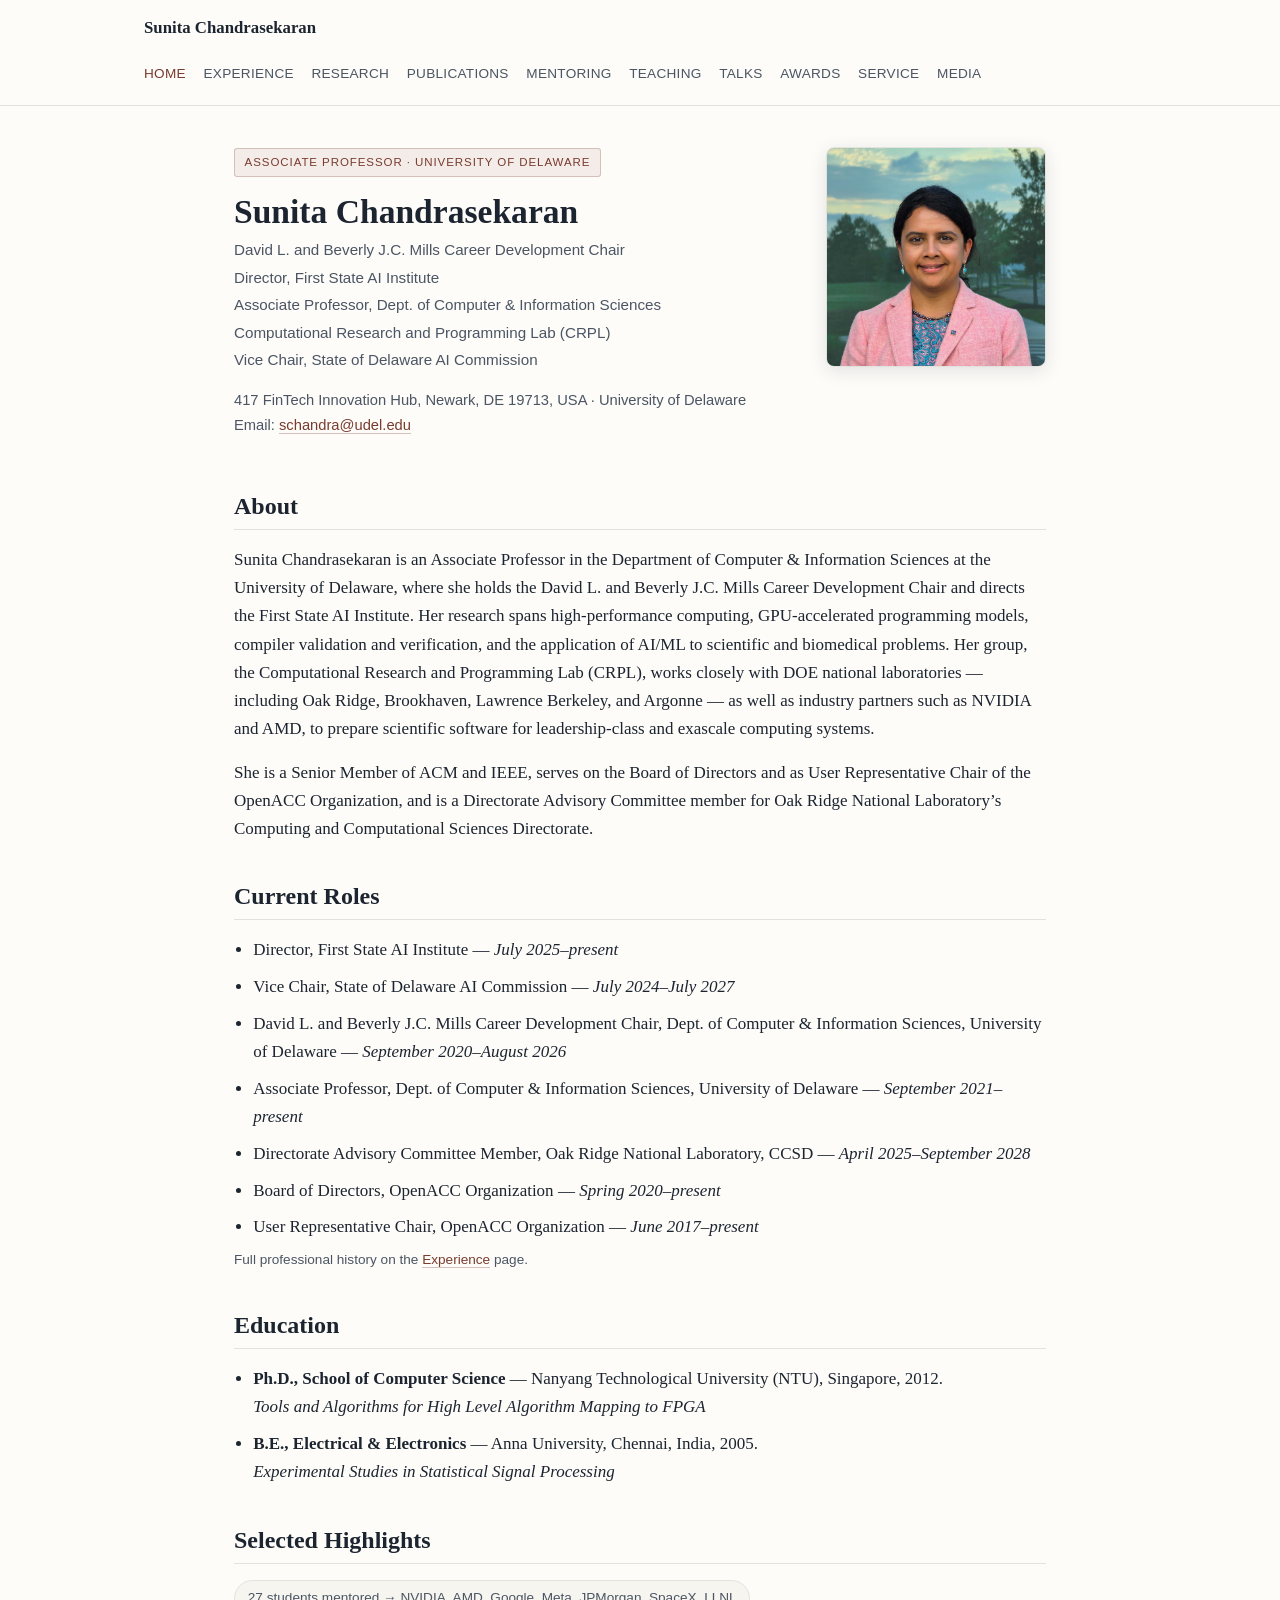
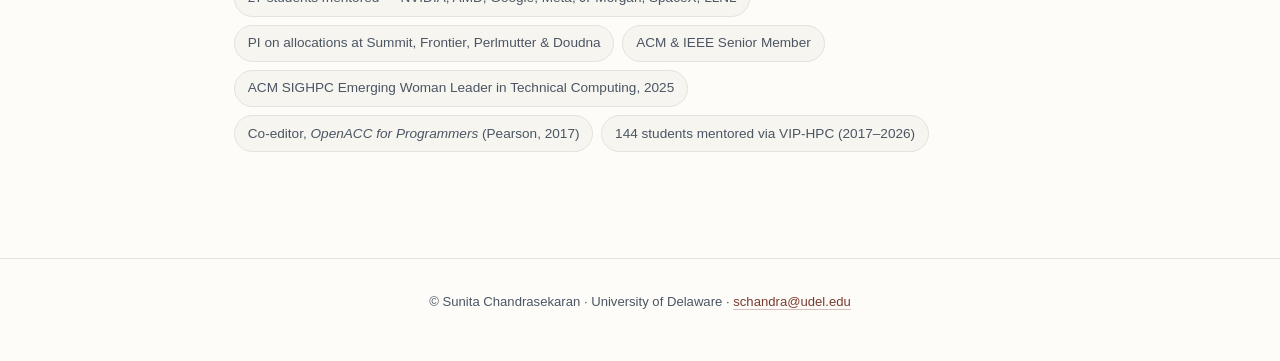
==== index.html @ 0a16495f "Update index.html" ====
<!DOCTYPE html>
<html lang="en">
<head>
<meta charset="UTF-8">
<meta name="viewport" content="width=device-width, initial-scale=1.0">
<title>Sunita Chandrasekaran</title>
<link rel="stylesheet" href="styles.css">
</head>
<body>
<header class="site-header">
  <div class="site-header-inner">
    <a class="brand" href="index.html">Sunita Chandrasekaran</a>
    <nav class="main-nav">
      <a href="index.html" class="active">Home</a>
      <a href="experience.html">Experience</a>
      <a href="research.html">Research</a>
      <a href="publications.html">Publications</a>
      <a href="mentoring.html">Mentoring</a>
      <a href="teaching.html">Teaching</a>
      <a href="talks.html">Talks</a>
      <a href="awards.html">Awards</a>
      <a href="service.html">Service</a>
      <a href="media.html">Media</a>
    </nav>
  </div>
</header>

<main>
  <div class="hero">
    <div class="hero-text">
      <span class="hero-badge">Associate Professor &middot; University of Delaware</span>
      <h1>Sunita Chandrasekaran</h1>
      <div class="role-lines">
        <p>David L. and Beverly J.C. Mills Career Development Chair</p>
        <p>Director, First State AI Institute</p>
        <p>Associate Professor, Dept. of Computer &amp; Information Sciences</p>
        <p>Computational Research and Programming Lab (CRPL)</p>

        <p>Vice Chair, State of Delaware AI Commission </p>
      </div>
      <p class="contact-line">
        417 FinTech Innovation Hub, Newark, DE 19713, USA &middot; University of Delaware<br>
        Email: <a href="mailto:schandra@udel.edu">schandra@udel.edu</a>
      </p>
    </div>
    <div class="hero-photo">
      <img src="sunita-photo.jpg" alt="Sunita Chandrasekaran">
    </div>
  </div>

  <h2>About</h2>
  <p>
    Sunita Chandrasekaran is an Associate Professor in the Department of Computer &amp; Information Sciences
    at the University of Delaware, where she holds the David L. and Beverly J.C. Mills Career Development Chair
    and directs the First State AI Institute. Her research spans high-performance computing, GPU-accelerated
    programming models, compiler validation and verification, and the application of AI/ML to scientific and
    biomedical problems. Her group, the Computational Research and Programming Lab (CRPL), works closely with
    DOE national laboratories &mdash; including Oak Ridge, Brookhaven, Lawrence Berkeley, and Argonne &mdash; as
    well as industry partners such as NVIDIA and AMD, to prepare scientific software for leadership-class and
    exascale computing systems.
  </p>
  <p>
    She is a Senior Member of ACM and IEEE, serves on the Board of Directors and as User Representative Chair
    of the OpenACC Organization, and is a Directorate Advisory Committee member for Oak Ridge National
    Laboratory&rsquo;s Computing and Computational Sciences Directorate.
  </p>

  <h2>Current Roles</h2>
  <ul class="plain">
    <li><span class="role">Director</span>, <span class="org">First State AI Institute</span> &mdash; <em>July 2025&ndash;present</em></li>
    <li><span class="role">Vice Chair</span>, <span class="org">State of Delaware AI Commission</span> &mdash; <em>July 2024&ndash;July 2027</em></li>
    <li><span class="role">David L. and Beverly J.C. Mills Career Development Chair</span>, <span class="org">Dept. of Computer &amp; Information Sciences, University of Delaware</span> &mdash; <em>September 2020&ndash;August 2026</em></li>
    <li><span class="role">Associate Professor</span>, <span class="org">Dept. of Computer &amp; Information Sciences, University of Delaware</span> &mdash; <em>September 2021&ndash;present</em></li>
    <li><span class="role">Directorate Advisory Committee Member</span>, <span class="org">Oak Ridge National Laboratory, CCSD</span> &mdash; <em>April 2025&ndash;September 2028</em></li>
    <li><span class="role">Board of Directors</span>, <span class="org">OpenACC Organization</span> &mdash; <em>Spring 2020&ndash;present</em></li>
    <li><span class="role">User Representative Chair</span>, <span class="org">OpenACC Organization</span> &mdash; <em>June 2017&ndash;present</em></li>
  </ul>
  <p class="section-note">Full professional history on the <a href="experience.html">Experience</a> page.</p>

  <h2>Education</h2>
  <ul class="plain">
    <li><strong>Ph.D., School of Computer Science</strong> &mdash; Nanyang Technological University (NTU), Singapore, 2012.
      <br><em>Tools and Algorithms for High Level Algorithm Mapping to FPGA</em></li>
    <li><strong>B.E., Electrical &amp; Electronics</strong> &mdash; Anna University, Chennai, India, 2005.
      <br><em>Experimental Studies in Statistical Signal Processing</em></li>
  </ul>

  <h2>Selected Highlights</h2>
  <div class="chips">
    <span class="chip">27 students mentored &rarr; NVIDIA, AMD, Google, Meta, JPMorgan, SpaceX, LLNL</span>
    <span class="chip">PI on allocations at Summit, Frontier, Perlmutter &amp; Doudna</span>
    <span class="chip">ACM &amp; IEEE Senior Member</span>
    <span class="chip">ACM SIGHPC Emerging Woman Leader in Technical Computing, 2025</span>
    <span class="chip">Co-editor, <em>OpenACC for Programmers</em> (Pearson, 2017)</span>
    <span class="chip">144 students mentored via VIP-HPC (2017&ndash;2026)</span>
  </div>

</main>

<footer>
  &copy; Sunita Chandrasekaran &middot; University of Delaware &middot; <a href="mailto:schandra@udel.edu">schandra@udel.edu</a>
</footer>
</body>
</html>
---- styles.css ----
/* ---------- Base ---------- */
:root {
  --ink: #1c2430;
  --ink-soft: #4b5563;
  --line: #e3e2dc;
  --paper: #fdfcf9;
  --panel: #f6f5f0;
  --accent: #7a3b2e;
  --accent-soft: #a8624f;
  --max-w: 860px;
  --serif: "Iowan Old Style", "Palatino Linotype", Palatino, Georgia, "Times New Roman", serif;
  --sans: -apple-system, BlinkMacSystemFont, "Segoe UI", Helvetica, Arial, sans-serif;
}

* { box-sizing: border-box; }

html { scroll-behavior: smooth; }

body {
  margin: 0;
  background: var(--paper);
  color: var(--ink);
  font-family: var(--serif);
  font-size: 17px;
  line-height: 1.65;
  -webkit-font-smoothing: antialiased;
}

a { color: var(--accent); text-decoration: none; border-bottom: 1px solid rgba(122,59,46,0.3); }
a:hover { border-bottom-color: var(--accent); }

h1, h2, h3, h4 {
  font-family: var(--serif);
  font-weight: 600;
  color: var(--ink);
  line-height: 1.25;
}

h1 { font-size: 2.1rem; margin: 0 0 0.25rem; }
h2 { font-size: 1.5rem; margin: 2.4rem 0 1rem; padding-bottom: 0.5rem; border-bottom: 1px solid var(--line); }
h3 { font-size: 1.1rem; margin: 1.6rem 0 0.6rem; color: var(--accent); }
h4 { font-size: 1rem; margin: 1.2rem 0 0.4rem; font-style: italic; color: var(--ink-soft); font-weight: 500; }

p { margin: 0 0 1rem; }

/* ---------- Layout ---------- */
.site-header {
  border-bottom: 1px solid var(--line);
  background: var(--paper);
  position: sticky;
  top: 0;
  z-index: 10;
}

.site-header-inner {
  max-width: 1040px;
  margin: 0 auto;
  padding: 0.9rem 1.5rem;
  display: flex;
  align-items: center;
  justify-content: space-between;
  gap: 1rem;
  flex-wrap: wrap;
}

.brand {
  font-family: var(--serif);
  font-weight: 600;
  font-size: 1.05rem;
  color: var(--ink);
  border: none;
}
.brand:hover { border: none; color: var(--accent); }

nav.main-nav {
  display: flex;
  flex-wrap: wrap;
  gap: 0.2rem 1.1rem;
  font-family: var(--sans);
  font-size: 0.85rem;
  letter-spacing: 0.02em;
  text-transform: uppercase;
}

nav.main-nav a {
  border: none;
  color: var(--ink-soft);
  padding: 0.3rem 0;
}
nav.main-nav a:hover, nav.main-nav a.active { color: var(--accent); }

main {
  max-width: var(--max-w);
  margin: 0 auto;
  padding: 2.6rem 1.5rem 5rem;
}

.page-title {
  margin-bottom: 2rem;
  padding-bottom: 1.4rem;
  border-bottom: 2px solid var(--ink);
}
.page-title h1 { margin-bottom: 0.3rem; }
.page-title .subtitle {
  font-family: var(--sans);
  color: var(--ink-soft);
  font-size: 0.95rem;
}

footer {
  border-top: 1px solid var(--line);
  font-family: var(--sans);
  font-size: 0.82rem;
  color: var(--ink-soft);
  text-align: center;
  padding: 2rem 1.5rem 3rem;
}

/* ---------- Hero (index only) ---------- */
.hero {
  display: flex;
  gap: 2.2rem;
  align-items: flex-start;
  flex-wrap: wrap;
  margin-bottom: 1rem;
}
.hero-text { flex: 1 1 420px; }
.hero-photo {
  flex: 0 0 auto;
  margin-left: auto;
}
.hero-photo img {
  width: 220px;
  height: 220px;
  object-fit: cover;
  border-radius: 8px;
  border: 1px solid var(--line);
  box-shadow: 0 4px 18px rgba(28,36,48,0.12);
}
@media (max-width: 640px) {
  .hero-photo { margin: 0 auto; }
  .hero-photo img { width: 160px; height: 160px; }
}
.hero-badge {
  display: inline-block;
  font-family: var(--sans);
  font-size: 0.72rem;
  letter-spacing: 0.08em;
  text-transform: uppercase;
  color: var(--accent);
  background: rgba(122,59,46,0.08);
  border: 1px solid rgba(122,59,46,0.25);
  padding: 0.25rem 0.6rem;
  border-radius: 3px;
  margin-bottom: 0.9rem;
}
.hero .role-lines p { margin: 0 0 0.15rem; color: var(--ink-soft); font-family: var(--sans); font-size: 0.95rem; }
.contact-line {
  font-family: var(--sans);
  font-size: 0.92rem;
  margin-top: 1rem;
  color: var(--ink-soft);
}

/* ---------- Components ---------- */
ul.plain, ol.plain { padding-left: 1.2rem; margin: 0 0 1rem; }
ul.plain li, ol.plain li { margin-bottom: 0.55rem; }

.entry { margin-bottom: 1.1rem; padding-bottom: 1.1rem; border-bottom: 1px dotted var(--line); }
.entry:last-child { border-bottom: none; }
.entry .role { font-weight: 600; }
.entry .org { color: var(--ink-soft); }
.entry .dates {
  font-family: var(--sans);
  font-size: 0.8rem;
  color: var(--accent-soft);
  text-transform: uppercase;
  letter-spacing: 0.03em;
}

table.data {
  width: 100%;
  border-collapse: collapse;
  margin: 0.8rem 0 1.6rem;
  font-size: 0.92rem;
}
table.data th, table.data td {
  text-align: left;
  padding: 0.5rem 0.7rem;
  border-bottom: 1px solid var(--line);
  vertical-align: top;
}
table.data th {
  font-family: var(--sans);
  font-size: 0.72rem;
  text-transform: uppercase;
  letter-spacing: 0.04em;
  color: var(--ink-soft);
  border-bottom: 2px solid var(--ink);
}
table.data tr:hover td { background: var(--panel); }

.callout {
  background: var(--panel);
  border-left: 3px solid var(--accent);
  padding: 0.9rem 1.1rem;
  margin: 1.2rem 0;
  font-size: 0.95rem;
}
.callout strong { color: var(--accent); }

.tag {
  display: inline-block;
  font-family: var(--sans);
  font-size: 0.68rem;
  text-transform: uppercase;
  letter-spacing: 0.03em;
  padding: 0.1rem 0.45rem;
  border-radius: 3px;
  background: var(--panel);
  color: var(--ink-soft);
  border: 1px solid var(--line);
  margin-left: 0.4rem;
}

.pub-list { list-style: none; padding: 0; margin: 0 0 1.2rem; }
.pub-list li {
  padding: 0.65rem 0;
  border-bottom: 1px dotted var(--line);
  font-size: 0.95rem;
}
.pub-list li:last-child { border-bottom: none; }
.pub-note { color: var(--ink-soft); font-size: 0.85rem; font-style: italic; }

details.pub-group {
  margin-bottom: 0.6rem;
  border: 1px solid var(--line);
  border-radius: 6px;
  background: var(--paper);
}
details.pub-group[open] { background: var(--paper); }
details.pub-group summary {
  cursor: pointer;
  padding: 0.85rem 1.1rem;
  font-family: var(--sans);
  font-weight: 600;
  font-size: 0.95rem;
  color: var(--ink);
  list-style: none;
}
details.pub-group summary::-webkit-details-marker { display: none; }
details.pub-group summary::before {
  content: "+ ";
  color: var(--accent);
  font-weight: 700;
}
details.pub-group[open] summary::before { content: "\2212 "; }
details.pub-group .pub-list { padding: 0 1.1rem 0.9rem; }

.two-col {
  display: grid;
  grid-template-columns: 1fr 1fr;
  gap: 0 2rem;
}
@media (max-width: 640px) {
  .two-col { grid-template-columns: 1fr; }
  nav.main-nav { font-size: 0.78rem; gap: 0.15rem 0.8rem; }
  h1 { font-size: 1.6rem; }
}

.section-note {
  font-family: var(--sans);
  font-size: 0.85rem;
  color: var(--ink-soft);
  margin-top: -0.5rem;
  margin-bottom: 1.2rem;
}

.chips { display: flex; flex-wrap: wrap; gap: 0.5rem; margin: 1rem 0 1.6rem; }
.chip {
  font-family: var(--sans);
  font-size: 0.85rem;
  padding: 0.4rem 0.8rem;
  background: var(--panel);
  border: 1px solid var(--line);
  border-radius: 20px;
  color: var(--ink-soft);
}
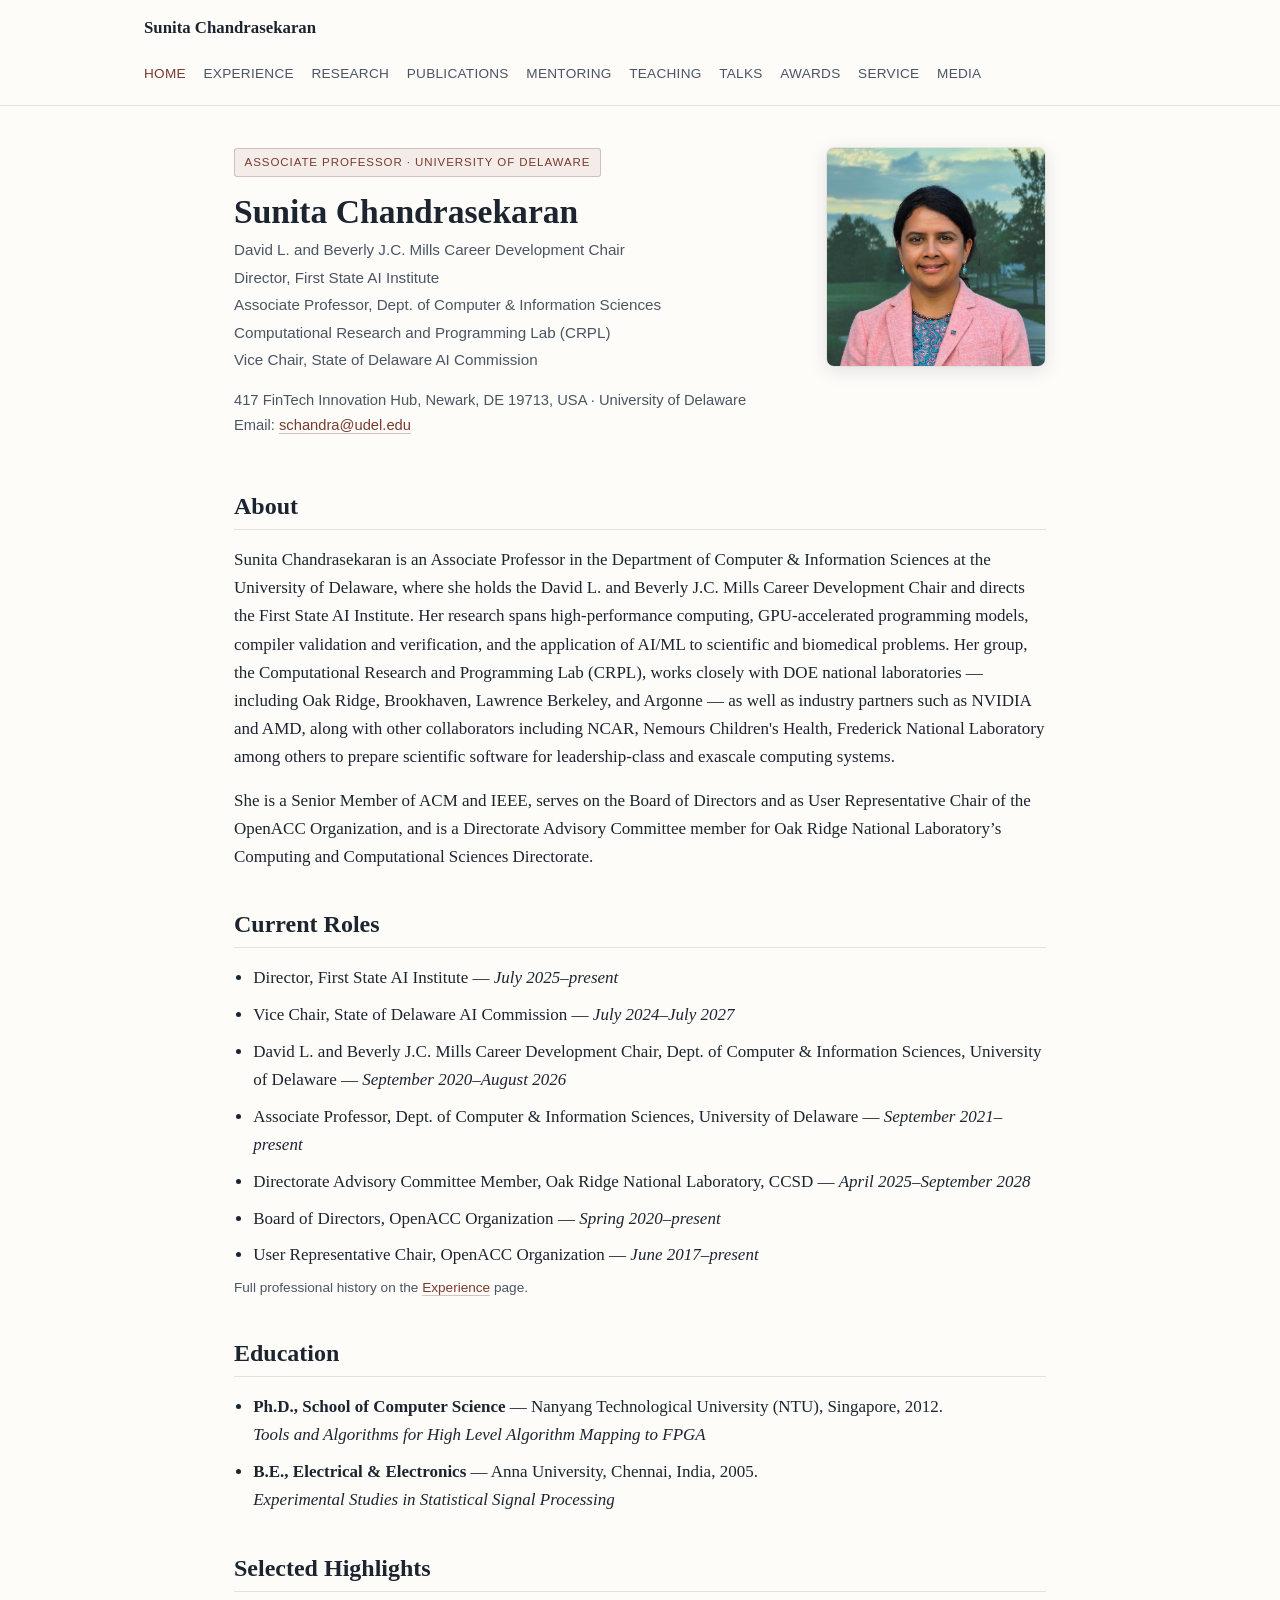
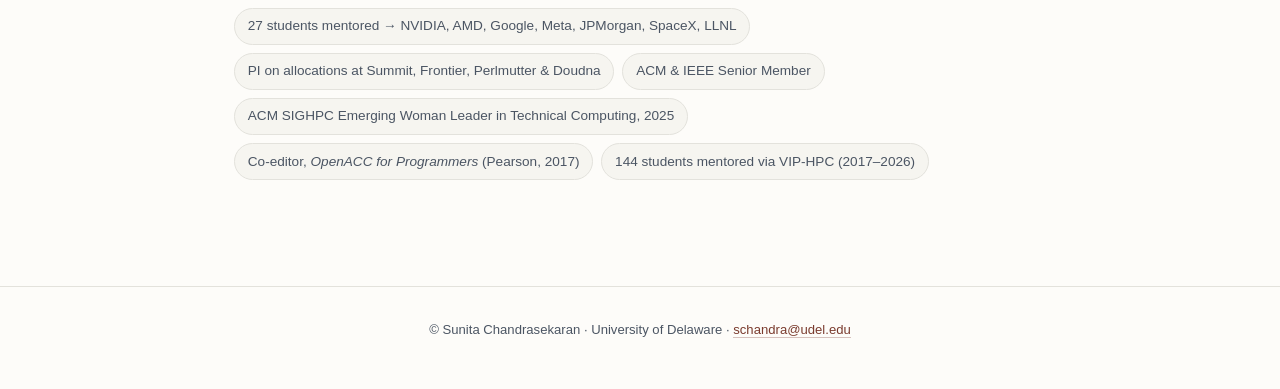
==== commit 93ed3a08: "Update index.html" ====
--- a/index.html
+++ b/index.html
@@ -56,7 +56,8 @@
     programming models, compiler validation and verification, and the application of AI/ML to scientific and
     biomedical problems. Her group, the Computational Research and Programming Lab (CRPL), works closely with
     DOE national laboratories &mdash; including Oak Ridge, Brookhaven, Lawrence Berkeley, and Argonne &mdash; as
-    well as industry partners such as NVIDIA and AMD, to prepare scientific software for leadership-class and
+    well as industry partners such as NVIDIA and AMD, along with other collaborators including NCAR, Nemours Children's Health, 
+    Frederick National Laboratory among others to prepare scientific software for leadership-class and
     exascale computing systems.
   </p>
   <p>
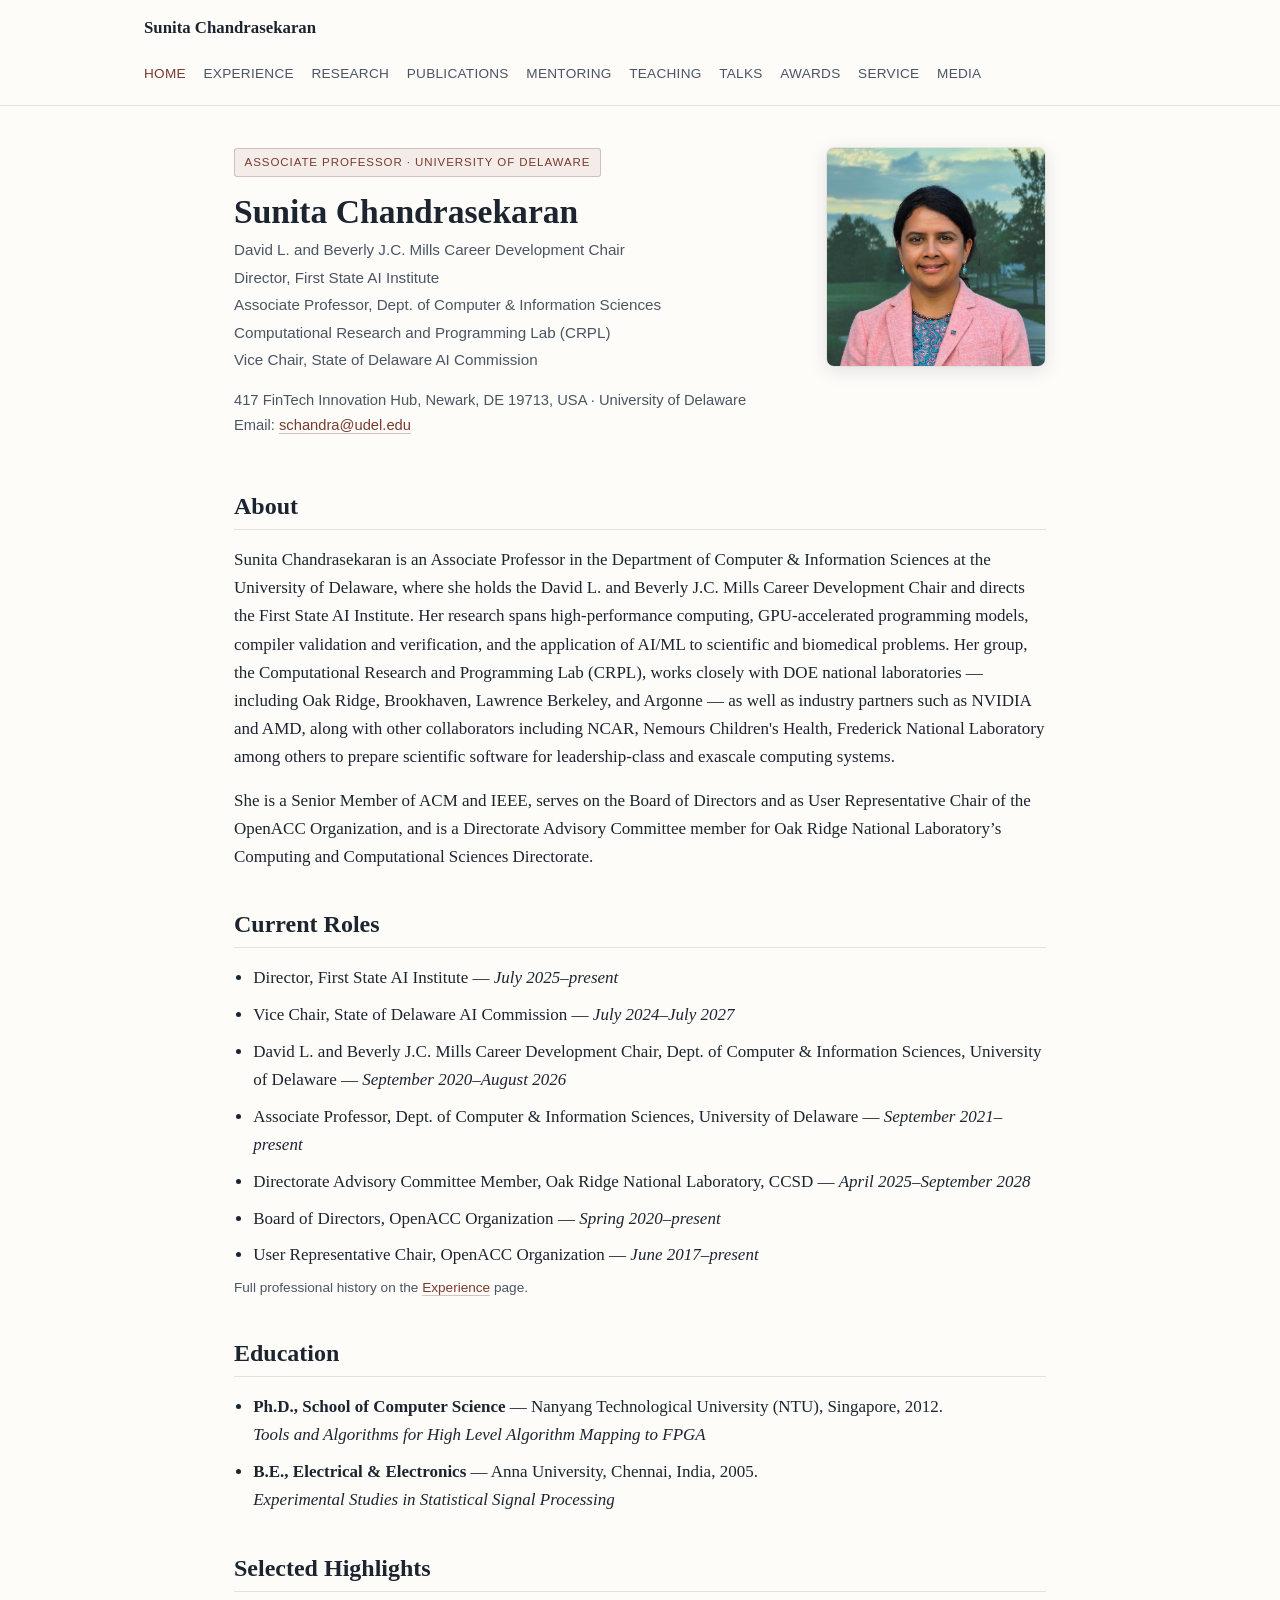
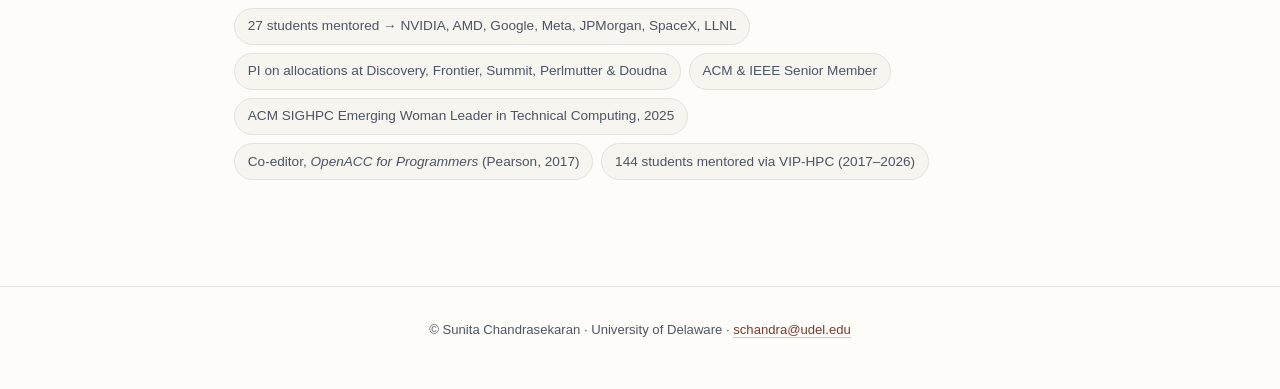
==== commit 30630e06: "Update index.html" ====
--- a/index.html
+++ b/index.html
@@ -89,7 +89,7 @@
   <h2>Selected Highlights</h2>
   <div class="chips">
     <span class="chip">27 students mentored &rarr; NVIDIA, AMD, Google, Meta, JPMorgan, SpaceX, LLNL</span>
-    <span class="chip">PI on allocations at Summit, Frontier, Perlmutter &amp; Doudna</span>
+    <span class="chip">PI on allocations at Discovery, Frontier, Summit, Perlmutter &amp; Doudna</span>
     <span class="chip">ACM &amp; IEEE Senior Member</span>
     <span class="chip">ACM SIGHPC Emerging Woman Leader in Technical Computing, 2025</span>
     <span class="chip">Co-editor, <em>OpenACC for Programmers</em> (Pearson, 2017)</span>
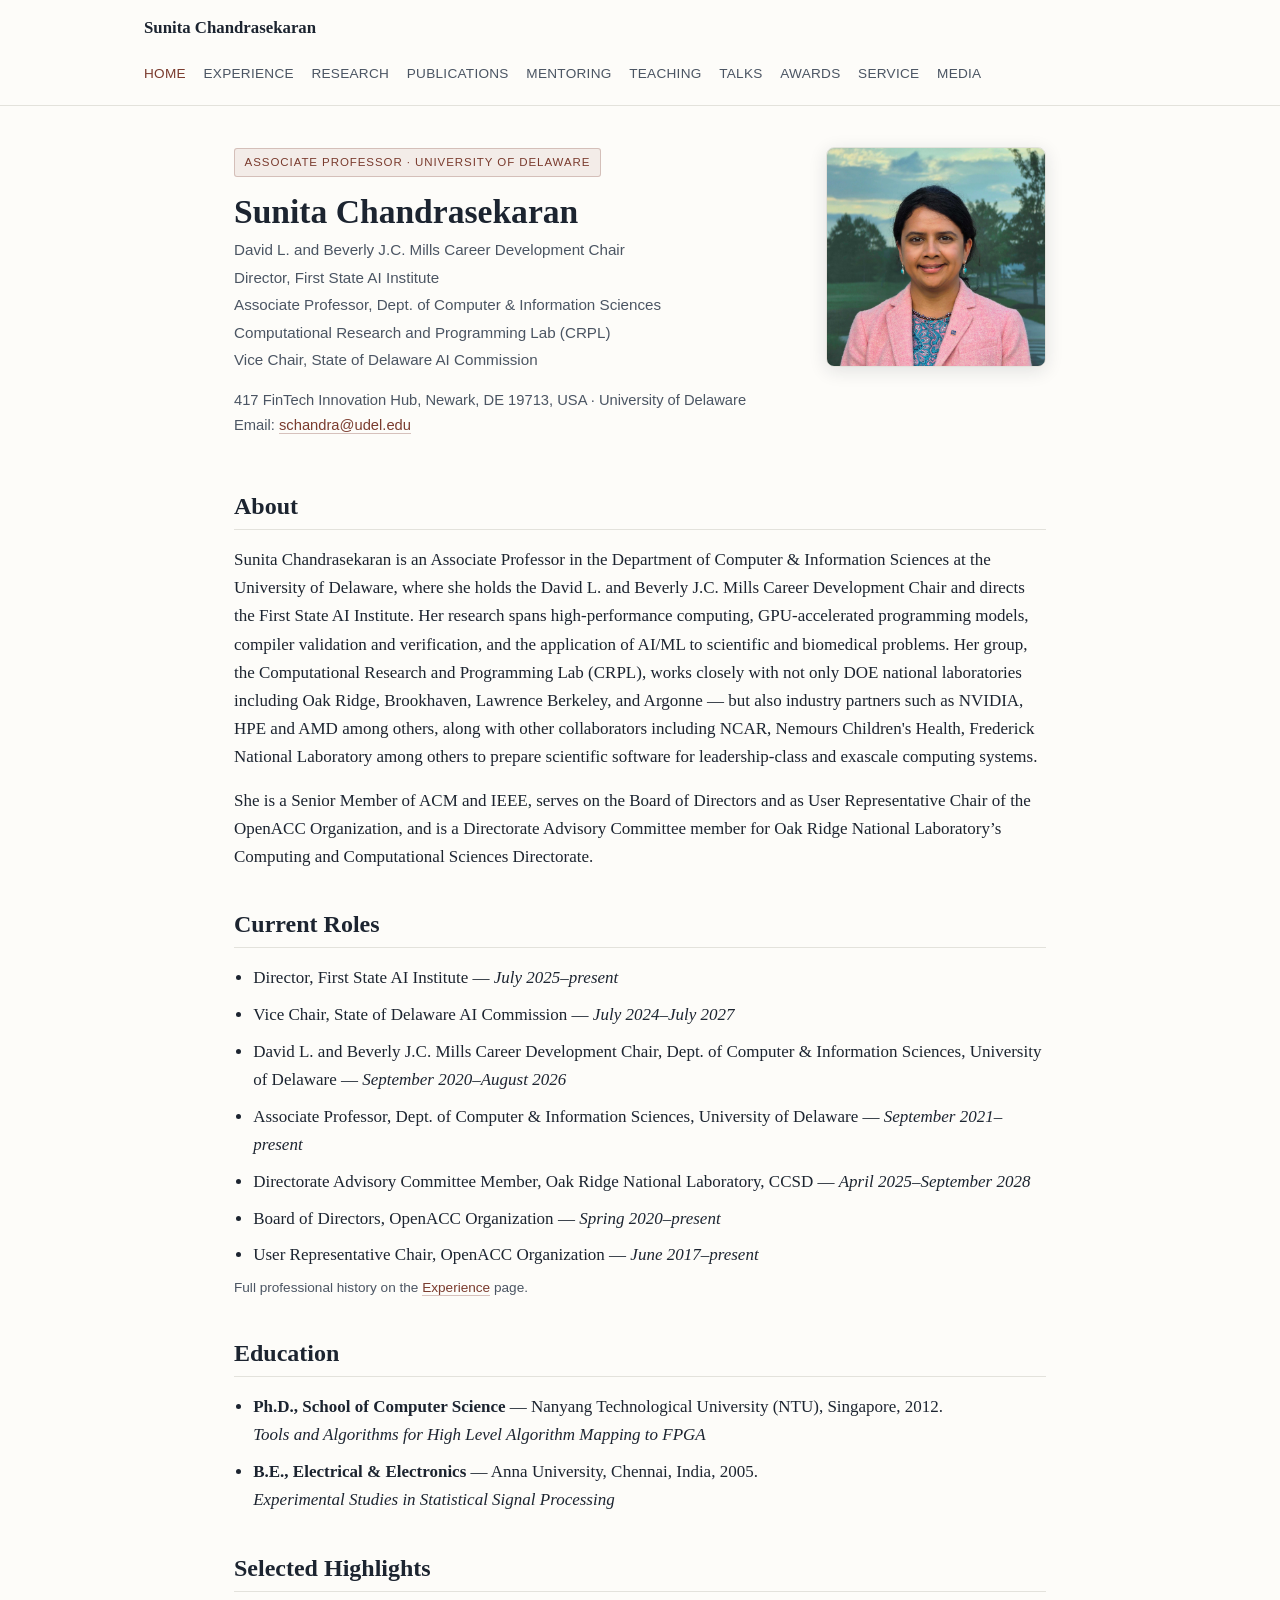
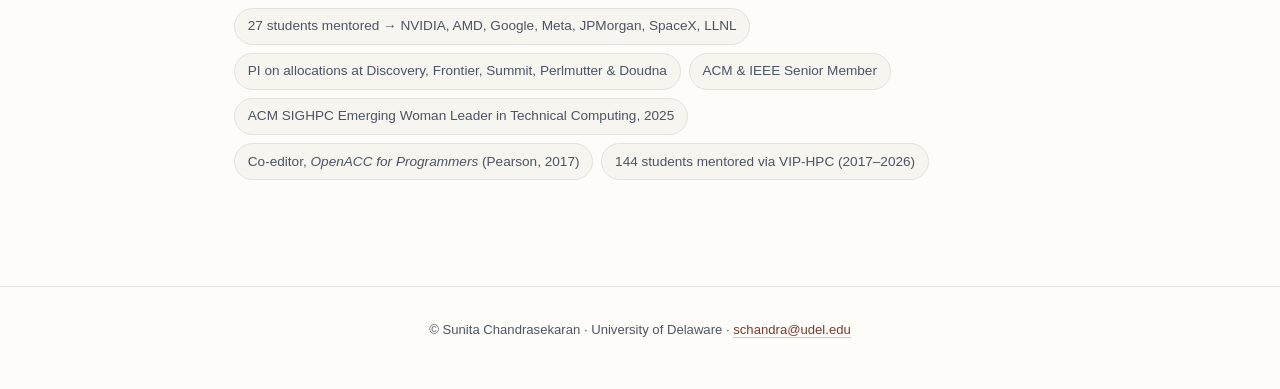
==== commit 2d32b38c: "Update index.html" ====
--- a/index.html
+++ b/index.html
@@ -55,8 +55,8 @@
     and directs the First State AI Institute. Her research spans high-performance computing, GPU-accelerated
     programming models, compiler validation and verification, and the application of AI/ML to scientific and
     biomedical problems. Her group, the Computational Research and Programming Lab (CRPL), works closely with
-    DOE national laboratories &mdash; including Oak Ridge, Brookhaven, Lawrence Berkeley, and Argonne &mdash; as
-    well as industry partners such as NVIDIA and AMD, along with other collaborators including NCAR, Nemours Children's Health, 
+    not only DOE national laboratories including Oak Ridge, Brookhaven, Lawrence Berkeley, and Argonne &mdash; but
+  also industry partners such as NVIDIA, HPE and AMD among others, along with other collaborators including NCAR, Nemours Children's Health, 
     Frederick National Laboratory among others to prepare scientific software for leadership-class and
     exascale computing systems.
   </p>
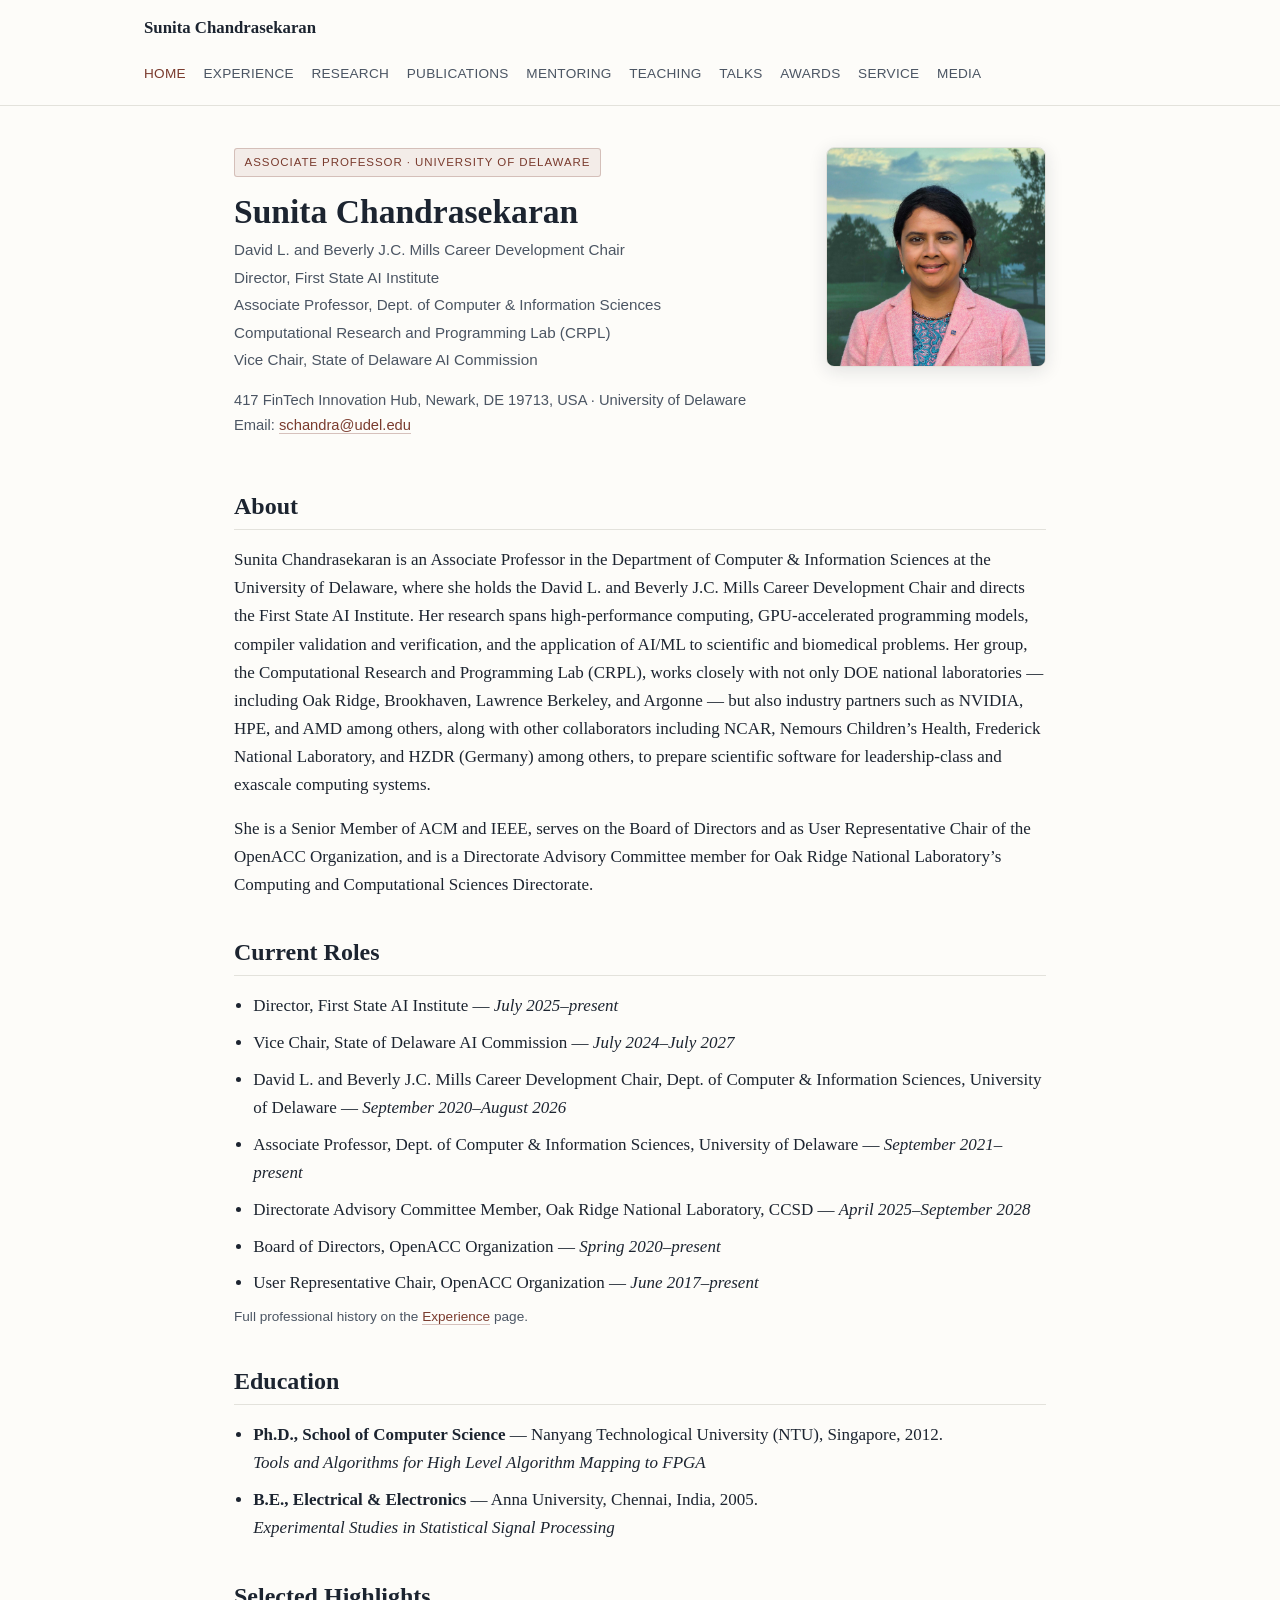
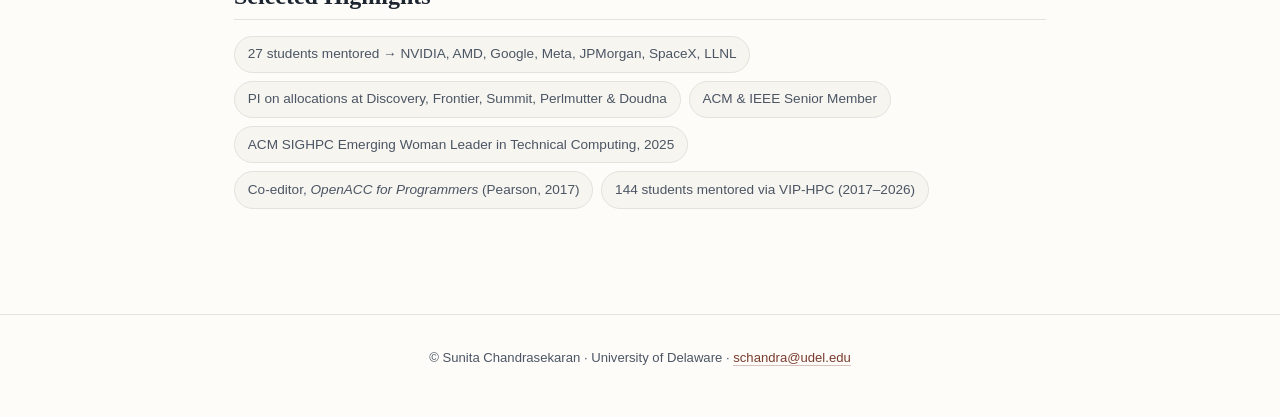
==== commit fdce628e: "Update index.html" ====
--- a/index.html
+++ b/index.html
@@ -50,15 +50,15 @@
 
   <h2>About</h2>
   <p>
-    Sunita Chandrasekaran is an Associate Professor in the Department of Computer &amp; Information Sciences
+   Sunita Chandrasekaran is an Associate Professor in the Department of Computer &amp; Information Sciences
     at the University of Delaware, where she holds the David L. and Beverly J.C. Mills Career Development Chair
     and directs the First State AI Institute. Her research spans high-performance computing, GPU-accelerated
     programming models, compiler validation and verification, and the application of AI/ML to scientific and
     biomedical problems. Her group, the Computational Research and Programming Lab (CRPL), works closely with
-    not only DOE national laboratories including Oak Ridge, Brookhaven, Lawrence Berkeley, and Argonne &mdash; but
-  also industry partners such as NVIDIA, HPE and AMD among others, along with other collaborators including NCAR, Nemours Children's Health, 
-    Frederick National Laboratory among others to prepare scientific software for leadership-class and
-    exascale computing systems.
+    not only DOE national laboratories &mdash; including Oak Ridge, Brookhaven, Lawrence Berkeley, and Argonne
+    &mdash; but also industry partners such as NVIDIA, HPE, and AMD among others, along with other collaborators
+    including NCAR, Nemours Children&rsquo;s Health, Frederick National Laboratory, and HZDR (Germany) among
+    others, to prepare scientific software for leadership-class and exascale computing systems.
   </p>
   <p>
     She is a Senior Member of ACM and IEEE, serves on the Board of Directors and as User Representative Chair
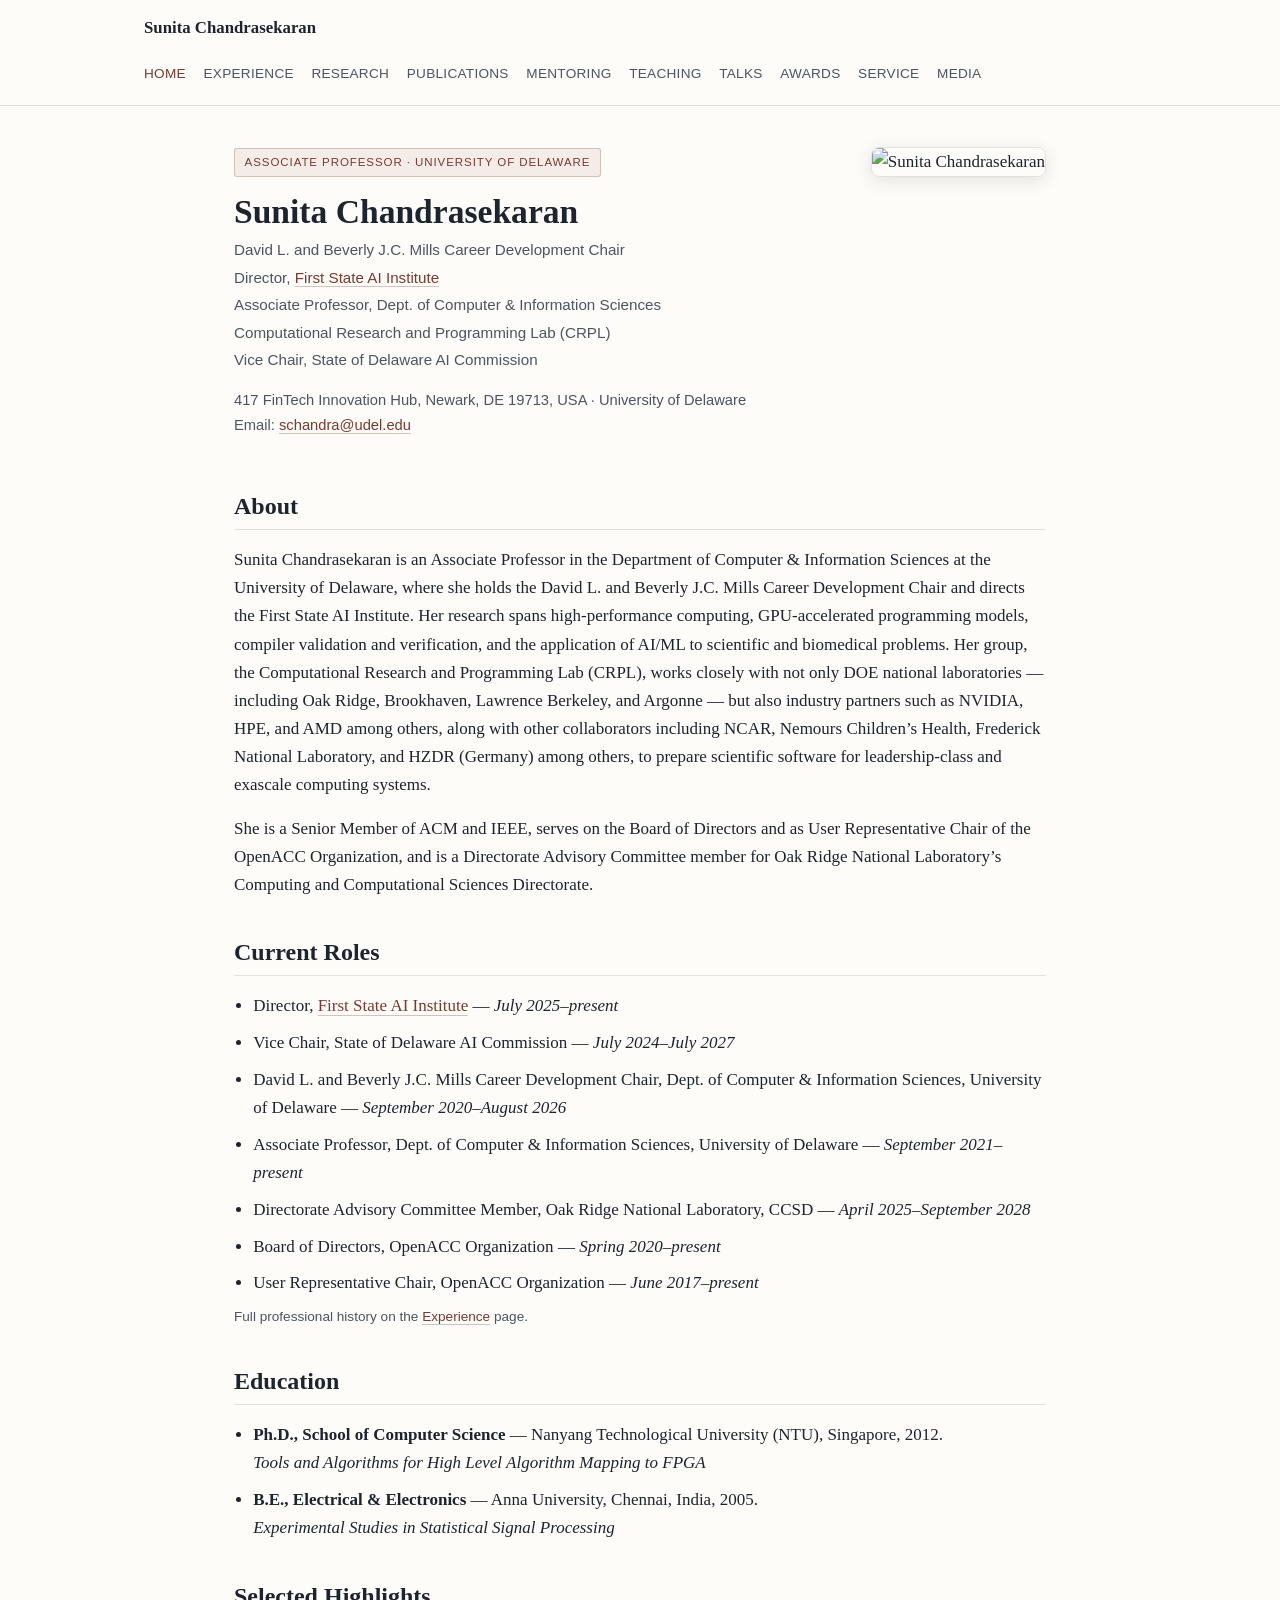
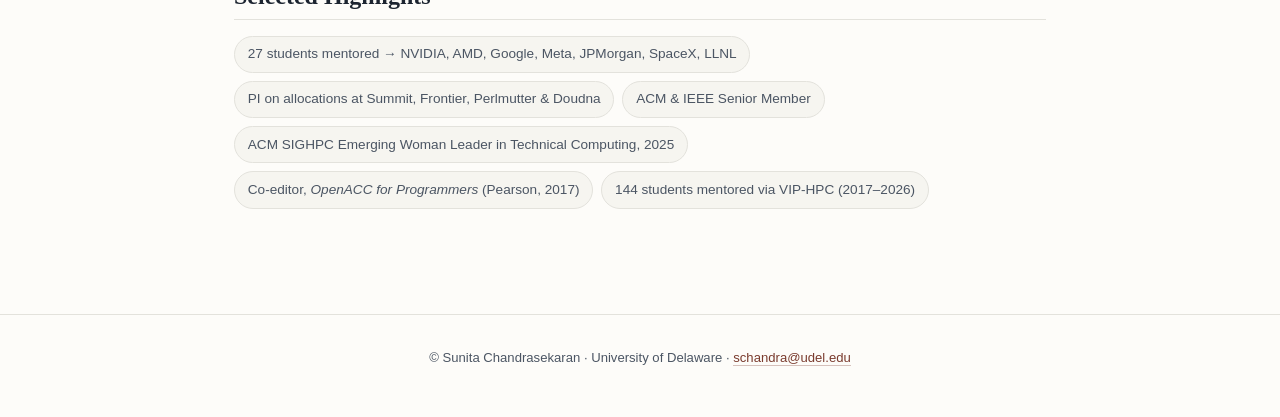
==== commit 99376afc: "Update index.html" ====
--- a/index.html
+++ b/index.html
@@ -32,7 +32,7 @@
       <h1>Sunita Chandrasekaran</h1>
       <div class="role-lines">
         <p>David L. and Beverly J.C. Mills Career Development Chair</p>
-        <p>Director, First State AI Institute</p>
+        <p>Director, <a href="https://first-state-ai.udel.edu/" target="_blank" rel="noopener">First State AI Institute</a></p>
         <p>Associate Professor, Dept. of Computer &amp; Information Sciences</p>
         <p>Computational Research and Programming Lab (CRPL)</p>
 
@@ -44,13 +44,13 @@
       </p>
     </div>
     <div class="hero-photo">
-      <img src="sunita-photo.jpg" alt="Sunita Chandrasekaran">
+      <img src="images/sunita-photo.jpg" alt="Sunita Chandrasekaran">
     </div>
   </div>
 
   <h2>About</h2>
   <p>
-   Sunita Chandrasekaran is an Associate Professor in the Department of Computer &amp; Information Sciences
+    Sunita Chandrasekaran is an Associate Professor in the Department of Computer &amp; Information Sciences
     at the University of Delaware, where she holds the David L. and Beverly J.C. Mills Career Development Chair
     and directs the First State AI Institute. Her research spans high-performance computing, GPU-accelerated
     programming models, compiler validation and verification, and the application of AI/ML to scientific and
@@ -68,7 +68,7 @@
 
   <h2>Current Roles</h2>
   <ul class="plain">
-    <li><span class="role">Director</span>, <span class="org">First State AI Institute</span> &mdash; <em>July 2025&ndash;present</em></li>
+    <li><span class="role">Director</span>, <span class="org"><a href="https://first-state-ai.udel.edu/" target="_blank" rel="noopener">First State AI Institute</a></span> &mdash; <em>July 2025&ndash;present</em></li>
     <li><span class="role">Vice Chair</span>, <span class="org">State of Delaware AI Commission</span> &mdash; <em>July 2024&ndash;July 2027</em></li>
     <li><span class="role">David L. and Beverly J.C. Mills Career Development Chair</span>, <span class="org">Dept. of Computer &amp; Information Sciences, University of Delaware</span> &mdash; <em>September 2020&ndash;August 2026</em></li>
     <li><span class="role">Associate Professor</span>, <span class="org">Dept. of Computer &amp; Information Sciences, University of Delaware</span> &mdash; <em>September 2021&ndash;present</em></li>
@@ -89,7 +89,7 @@
   <h2>Selected Highlights</h2>
   <div class="chips">
     <span class="chip">27 students mentored &rarr; NVIDIA, AMD, Google, Meta, JPMorgan, SpaceX, LLNL</span>
-    <span class="chip">PI on allocations at Discovery, Frontier, Summit, Perlmutter &amp; Doudna</span>
+    <span class="chip">PI on allocations at Summit, Frontier, Perlmutter &amp; Doudna</span>
     <span class="chip">ACM &amp; IEEE Senior Member</span>
     <span class="chip">ACM SIGHPC Emerging Woman Leader in Technical Computing, 2025</span>
     <span class="chip">Co-editor, <em>OpenACC for Programmers</em> (Pearson, 2017)</span>
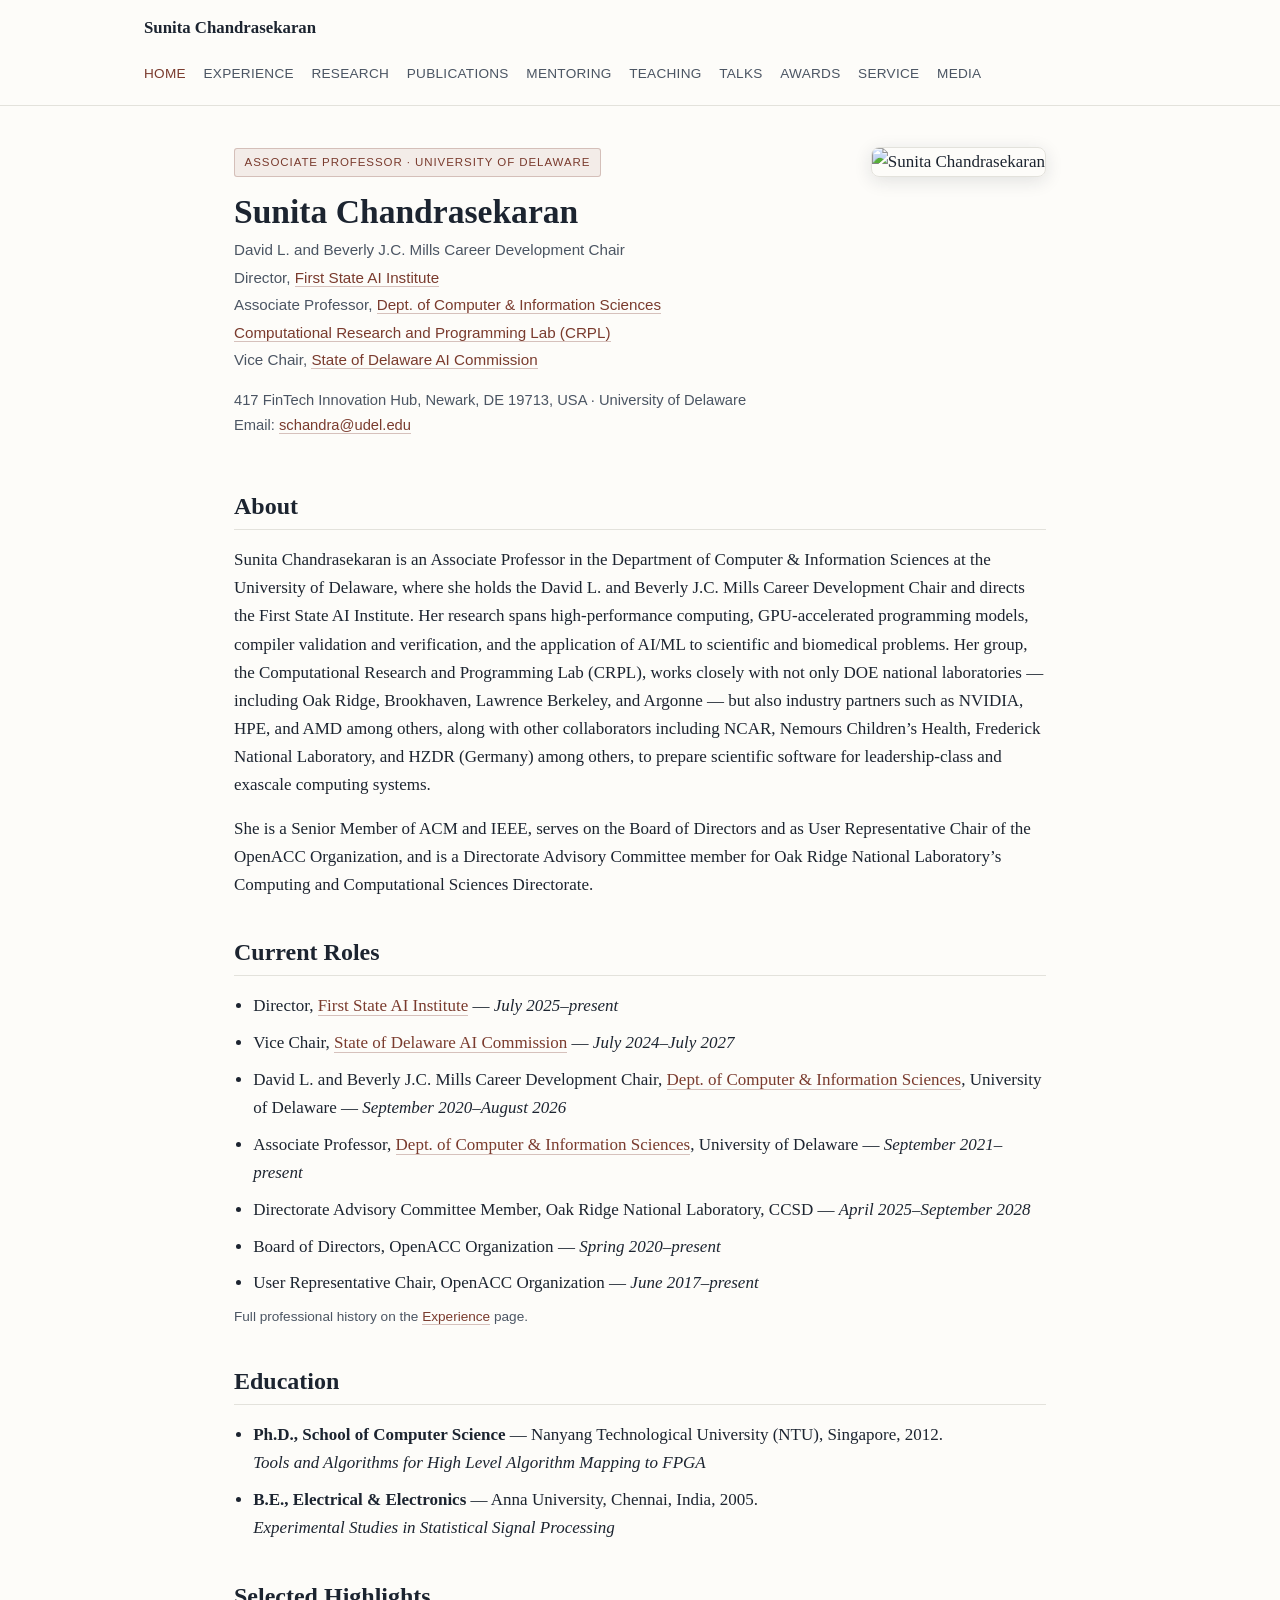
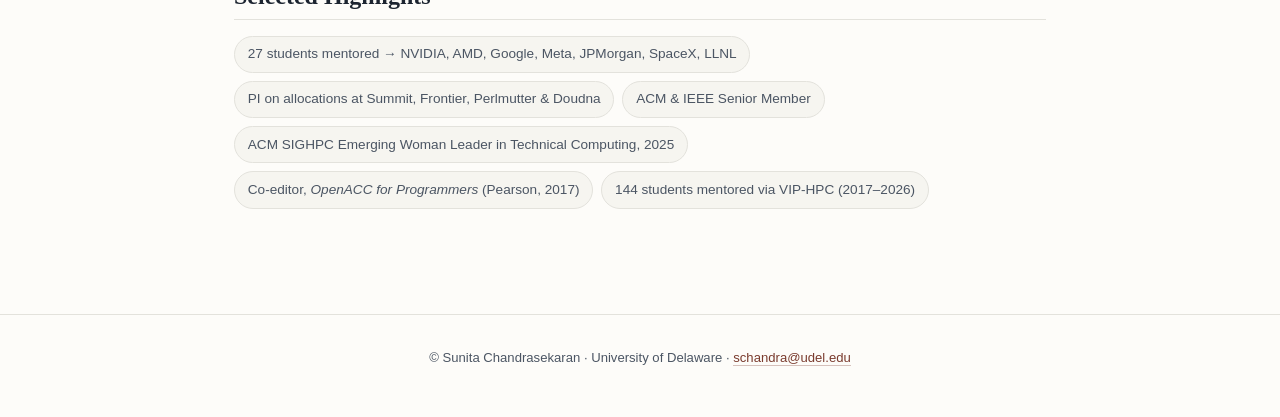
==== commit 4fa93ae6: "Update index.html" ====
--- a/index.html
+++ b/index.html
@@ -33,10 +33,10 @@
       <div class="role-lines">
         <p>David L. and Beverly J.C. Mills Career Development Chair</p>
         <p>Director, <a href="https://first-state-ai.udel.edu/" target="_blank" rel="noopener">First State AI Institute</a></p>
-        <p>Associate Professor, Dept. of Computer &amp; Information Sciences</p>
-        <p>Computational Research and Programming Lab (CRPL)</p>
+        <p>Associate Professor, <a href="https://www.cis.udel.edu/" target="_blank" rel="noopener">Dept. of Computer &amp; Information Sciences</a></p>
+        <p><a href="https://crpl.cis.udel.edu/" target="_blank" rel="noopener">Computational Research and Programming Lab (CRPL)</a></p>
 
-        <p>Vice Chair, State of Delaware AI Commission </p>
+        <p>Vice Chair, <a href="https://ai.delaware.gov/" target="_blank" rel="noopener">State of Delaware AI Commission</a></p>
       </div>
       <p class="contact-line">
         417 FinTech Innovation Hub, Newark, DE 19713, USA &middot; University of Delaware<br>
@@ -69,9 +69,9 @@
   <h2>Current Roles</h2>
   <ul class="plain">
     <li><span class="role">Director</span>, <span class="org"><a href="https://first-state-ai.udel.edu/" target="_blank" rel="noopener">First State AI Institute</a></span> &mdash; <em>July 2025&ndash;present</em></li>
-    <li><span class="role">Vice Chair</span>, <span class="org">State of Delaware AI Commission</span> &mdash; <em>July 2024&ndash;July 2027</em></li>
-    <li><span class="role">David L. and Beverly J.C. Mills Career Development Chair</span>, <span class="org">Dept. of Computer &amp; Information Sciences, University of Delaware</span> &mdash; <em>September 2020&ndash;August 2026</em></li>
-    <li><span class="role">Associate Professor</span>, <span class="org">Dept. of Computer &amp; Information Sciences, University of Delaware</span> &mdash; <em>September 2021&ndash;present</em></li>
+    <li><span class="role">Vice Chair</span>, <span class="org"><a href="https://ai.delaware.gov/" target="_blank" rel="noopener">State of Delaware AI Commission</a></span> &mdash; <em>July 2024&ndash;July 2027</em></li>
+    <li><span class="role">David L. and Beverly J.C. Mills Career Development Chair</span>, <span class="org"><a href="https://www.cis.udel.edu/" target="_blank" rel="noopener">Dept. of Computer &amp; Information Sciences</a>, University of Delaware</span> &mdash; <em>September 2020&ndash;August 2026</em></li>
+    <li><span class="role">Associate Professor</span>, <span class="org"><a href="https://www.cis.udel.edu/" target="_blank" rel="noopener">Dept. of Computer &amp; Information Sciences</a>, University of Delaware</span> &mdash; <em>September 2021&ndash;present</em></li>
     <li><span class="role">Directorate Advisory Committee Member</span>, <span class="org">Oak Ridge National Laboratory, CCSD</span> &mdash; <em>April 2025&ndash;September 2028</em></li>
     <li><span class="role">Board of Directors</span>, <span class="org">OpenACC Organization</span> &mdash; <em>Spring 2020&ndash;present</em></li>
     <li><span class="role">User Representative Chair</span>, <span class="org">OpenACC Organization</span> &mdash; <em>June 2017&ndash;present</em></li>
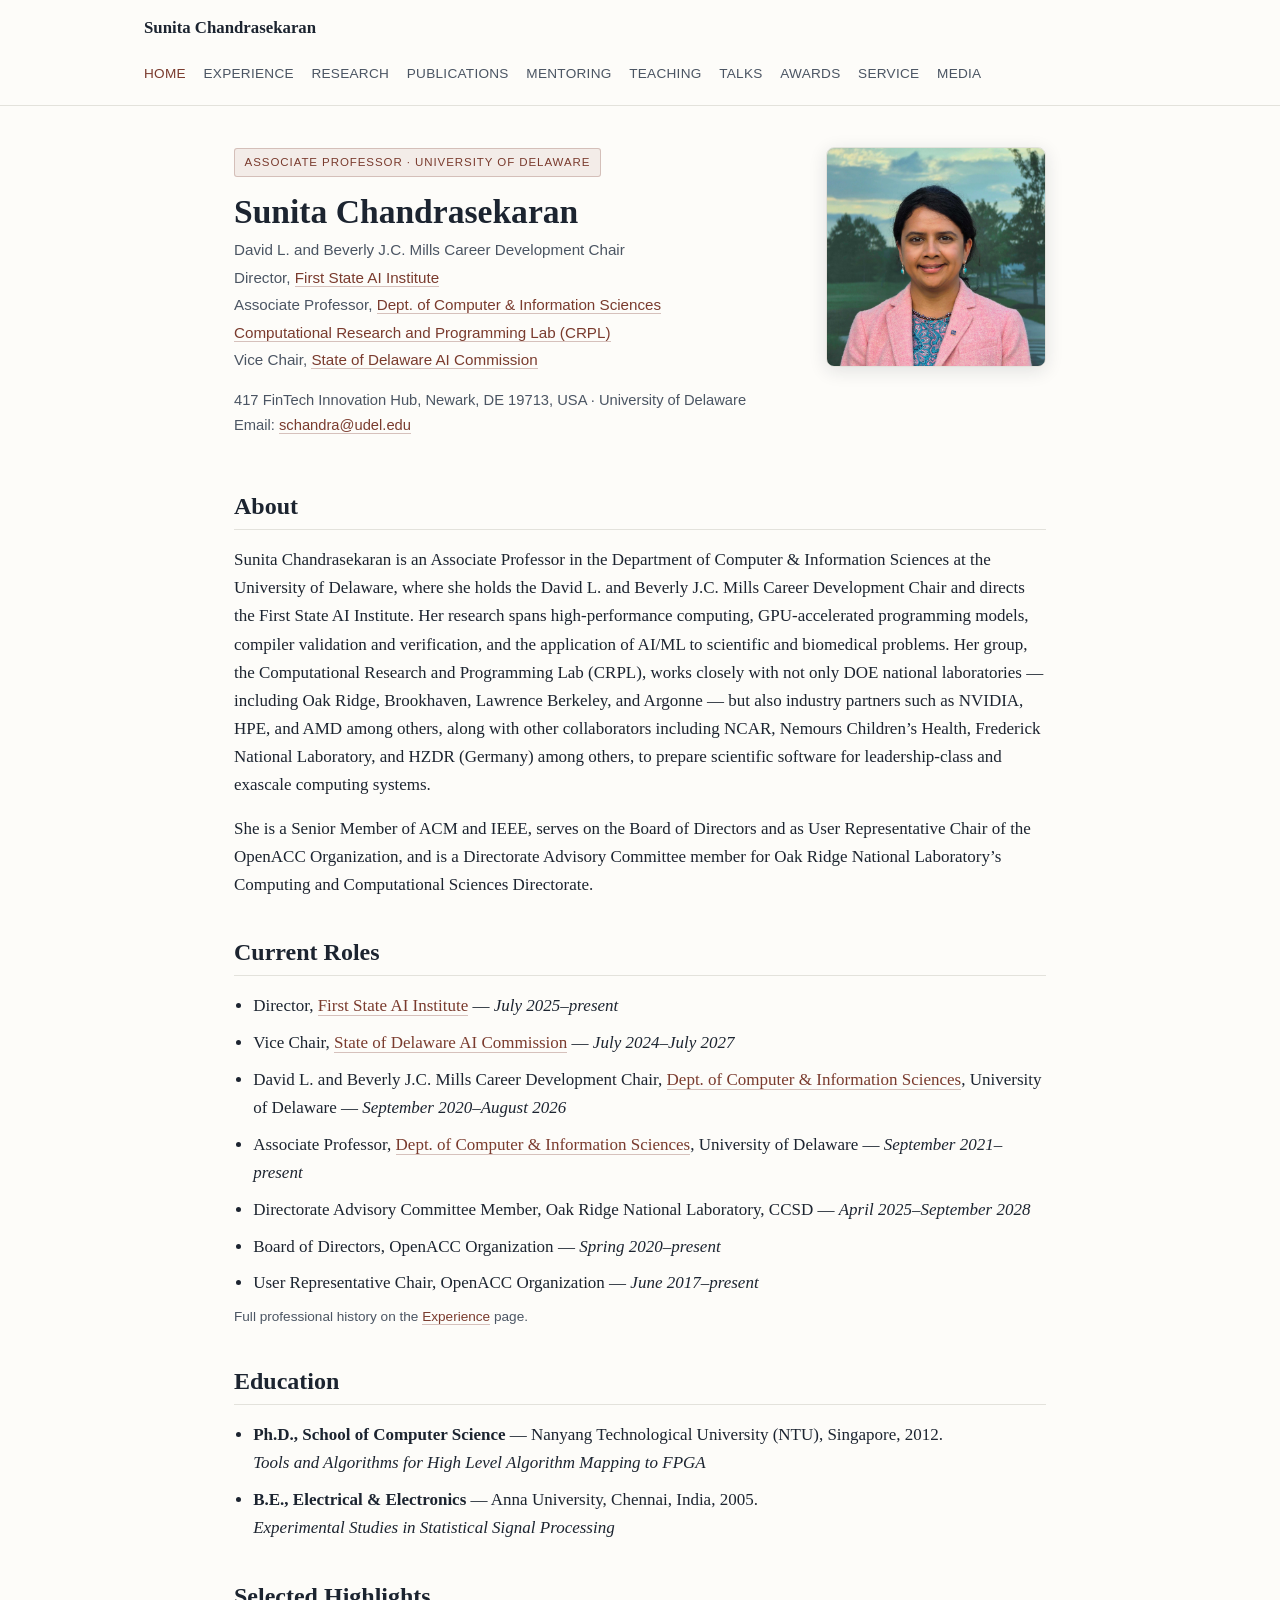
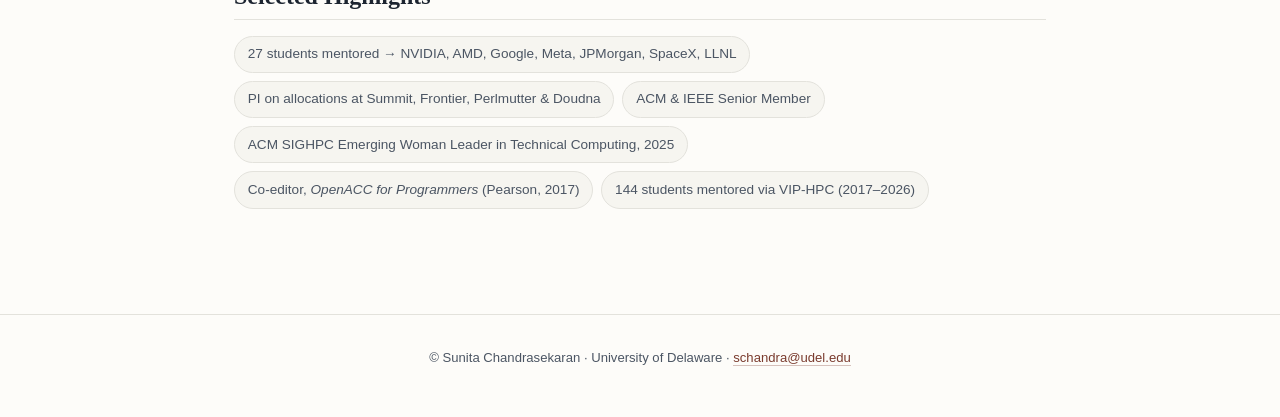
==== commit 54ddf3ae: "Update index.html" ====
--- a/index.html
+++ b/index.html
@@ -44,7 +44,7 @@
       </p>
     </div>
     <div class="hero-photo">
-      <img src="images/sunita-photo.jpg" alt="Sunita Chandrasekaran">
+      <img src="sunita-photo.jpg" alt="Sunita Chandrasekaran">
     </div>
   </div>
 
